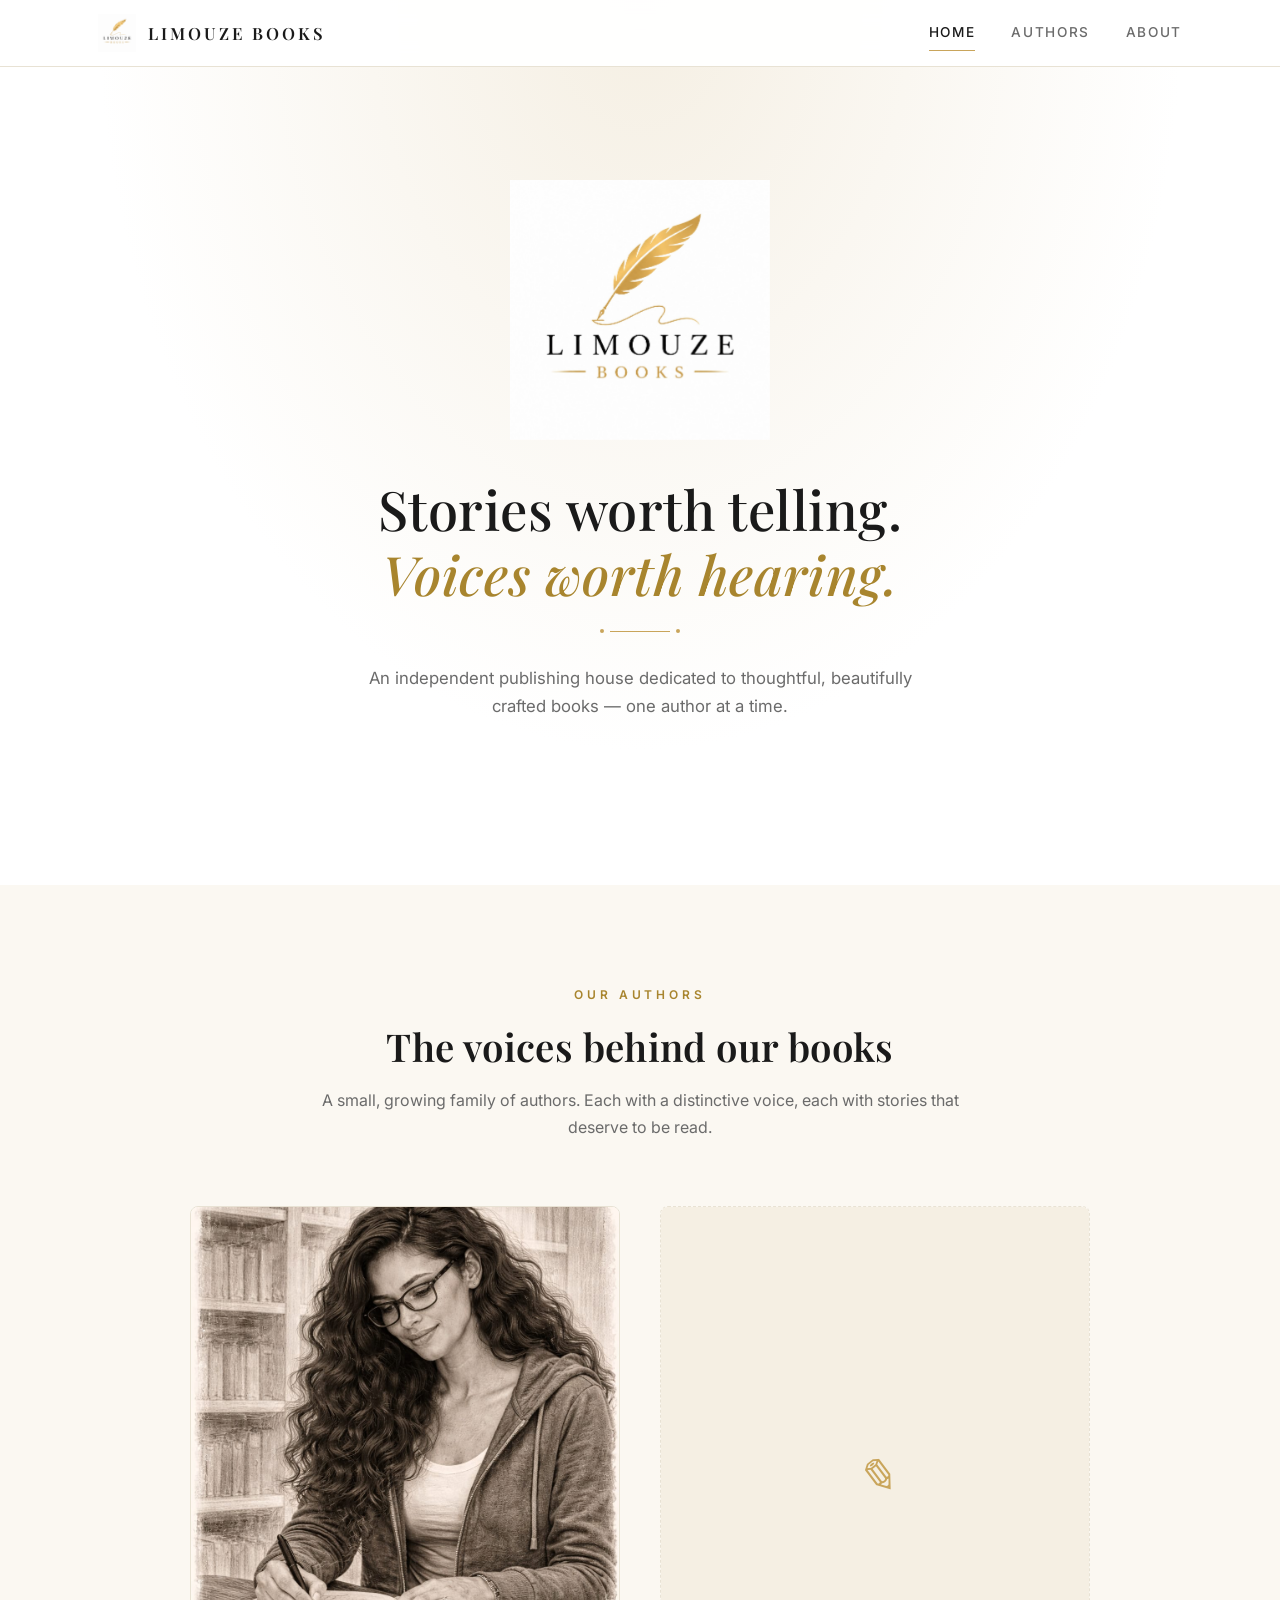
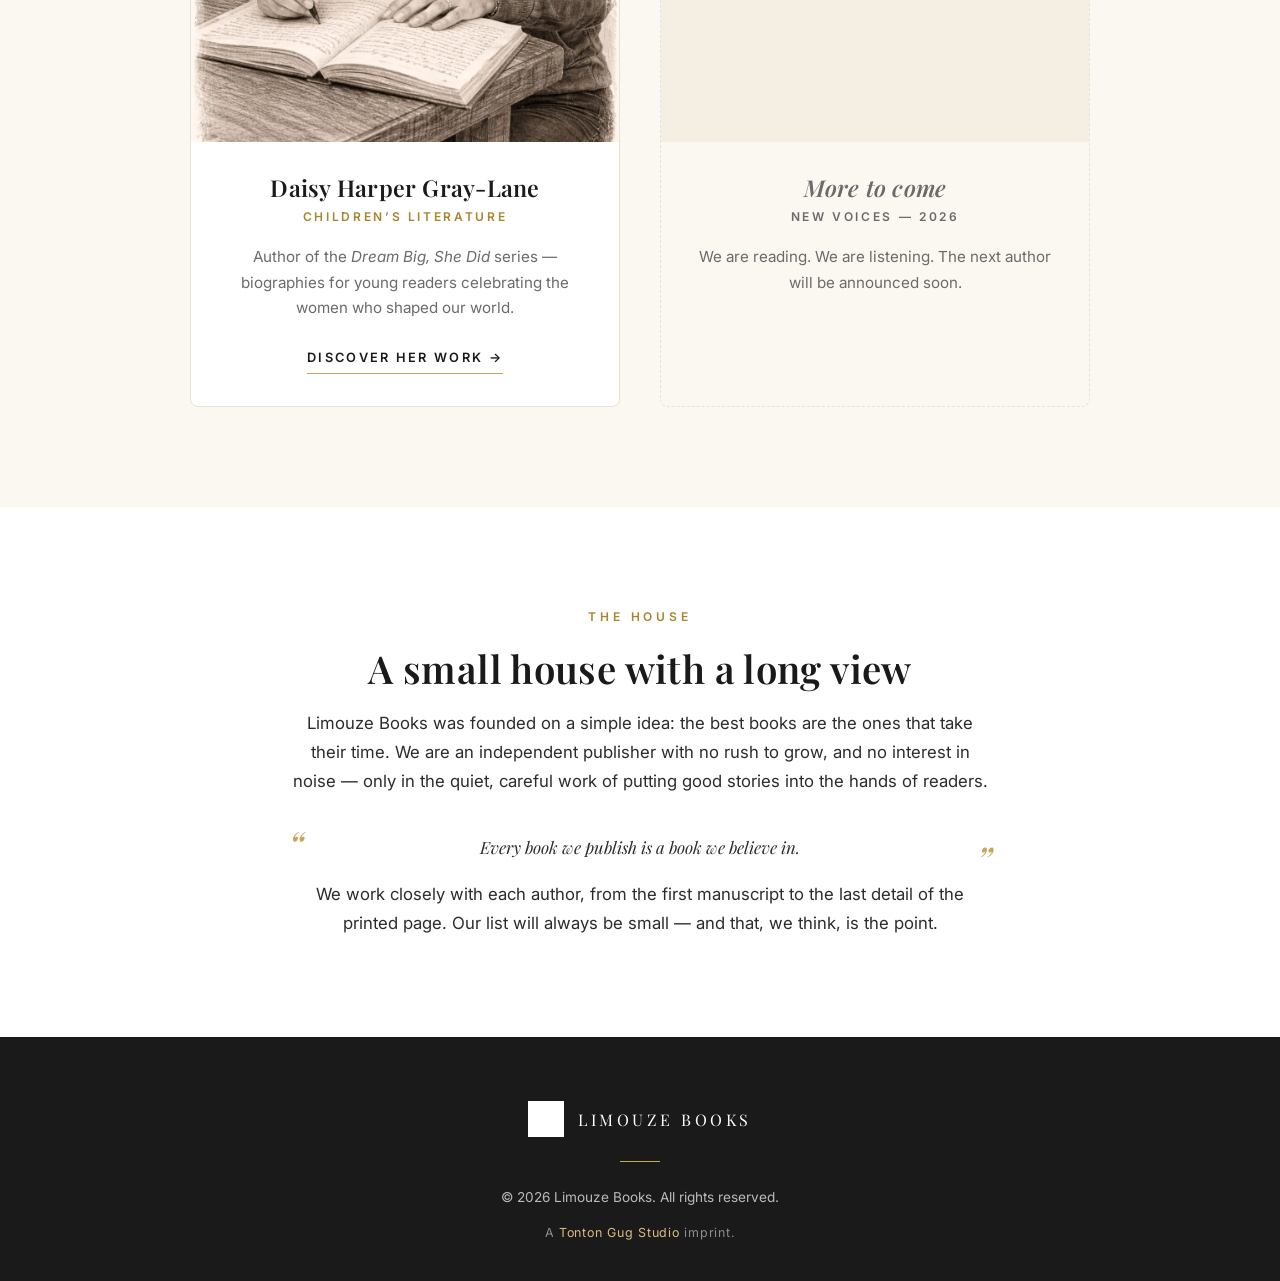
==== index.html @ 1fb587f5 "Initial commit: Limouze Books umbrella site" ====
<!DOCTYPE html>
<html lang="en">
<head>
  <meta charset="UTF-8">
  <meta name="viewport" content="width=device-width, initial-scale=1.0">
  <title>Limouze Books | Stories Worth Telling</title>
  <meta name="description" content="Limouze Books is an independent publisher of beautifully crafted books. Discover our authors and their work.">
  <link rel="icon" href="assets/logo.jpeg" type="image/jpeg">
  <link rel="preconnect" href="https://fonts.googleapis.com">
  <link rel="preconnect" href="https://fonts.gstatic.com" crossorigin>
  <link href="https://fonts.googleapis.com/css2?family=Playfair+Display:ital,wght@0,400;0,500;0,600;0,700;1,400;1,500&family=Inter:wght@400;500;600&display=swap" rel="stylesheet">
  <link rel="stylesheet" href="style.css">
</head>
<body>

  <!-- NAVBAR -->
  <nav class="navbar">
    <div class="container">
      <a href="index.html" class="nav-logo">
        <img src="assets/logo.jpeg" alt="Limouze Books">
        <span>Limouze Books</span>
      </a>
      <button class="nav-toggle" aria-label="Toggle menu">&#9776;</button>
      <div class="nav-links">
        <a href="index.html" class="active">Home</a>
        <a href="#authors">Authors</a>
        <a href="about.html">About</a>
      </div>
    </div>
  </nav>

  <!-- HERO -->
  <section class="hero">
    <div class="container">
      <img src="assets/logo.jpeg" alt="Limouze Books" class="hero-logo">
      <h1>Stories worth telling.<br><em>Voices worth hearing.</em></h1>
      <div class="divider-gold"></div>
      <p class="hero-tagline">An independent publishing house dedicated to thoughtful, beautifully crafted books &mdash; one author at a time.</p>
    </div>
  </section>

  <!-- AUTHORS -->
  <section id="authors" class="authors-section">
    <div class="container">
      <span class="section-eyebrow">Our Authors</span>
      <h2 class="section-title">The voices behind our books</h2>
      <p class="section-subtitle">A small, growing family of authors. Each with a distinctive voice, each with stories that deserve to be read.</p>

      <div class="authors-grid">

        <a href="https://daisy-harper-gray-lane.vercel.app" target="_blank" rel="noopener" class="author-card">
          <img src="assets/daisy-portrait.png" alt="Daisy Harper Gray-Lane" class="author-portrait">
          <div class="author-body">
            <h3>Daisy Harper Gray-Lane</h3>
            <span class="role">Children&rsquo;s Literature</span>
            <p>Author of the <em>Dream Big, She Did</em> series &mdash; biographies for young readers celebrating the women who shaped our world.</p>
            <span class="author-link">Discover her work &#8594;</span>
          </div>
        </a>

        <div class="author-card coming-soon" aria-hidden="true">
          <div class="author-portrait">&#x270E;</div>
          <div class="author-body">
            <h3>More to come</h3>
            <span class="role">New Voices &mdash; 2026</span>
            <p>We are reading. We are listening. The next author will be announced soon.</p>
          </div>
        </div>

      </div>
    </div>
  </section>

  <!-- ABOUT SNIPPET -->
  <section class="about-section">
    <div class="container">
      <span class="section-eyebrow">The House</span>
      <h2 class="section-title">A small house with a long view</h2>
      <p>Limouze Books was founded on a simple idea: the best books are the ones that take their time. We are an independent publisher with no rush to grow, and no interest in noise &mdash; only in the quiet, careful work of putting good stories into the hands of readers.</p>
      <p class="quote">Every book we publish is a book we believe in.</p>
      <p>We work closely with each author, from the first manuscript to the last detail of the printed page. Our list will always be small &mdash; and that, we think, is the point.</p>
    </div>
  </section>

  <!-- FOOTER -->
  <footer class="footer">
    <div class="container">
      <div class="footer-logo">
        <img src="assets/logo.jpeg" alt="Limouze Books">
        <span>Limouze Books</span>
      </div>
      <div class="footer-divider"></div>
      <p>&copy; 2026 Limouze Books. All rights reserved.</p>
      <p class="tgs-credit">A <a href="https://tonton-gug-studio.vercel.app" target="_blank" rel="noopener">Tonton Gug Studio</a> imprint.</p>
    </div>
  </footer>

  <script>
    // Mobile nav toggle
    document.querySelector('.nav-toggle').addEventListener('click', () => {
      document.querySelector('.nav-links').classList.toggle('open');
    });

    // Smooth-close mobile menu when a link is clicked
    document.querySelectorAll('.nav-links a').forEach(a => {
      a.addEventListener('click', () => {
        document.querySelector('.nav-links').classList.remove('open');
      });
    });
  </script>
</body>
</html>
---- style.css ----
/* ===== RESET & BASE ===== */
*, *::before, *::after { box-sizing: border-box; margin: 0; padding: 0; }

:root {
  --gold:        #C9A55B;
  --gold-soft:   #D9BC7E;
  --gold-deep:   #A8852E;
  --ivory:       #FBF8F2;
  --cream:       #F5EFE3;
  --ink:         #1A1A1A;
  --charcoal:    #2C2C2C;
  --muted:       #6B6B6B;
  --line:        #E8E2D4;
  --white:       #FFFFFF;
  --radius:      4px;
  --radius-lg:   8px;
  --transition:  0.3s ease;
  --shadow:      0 8px 30px rgba(26,26,26,0.06);
  --shadow-hover:0 16px 40px rgba(26,26,26,0.10);
}

html { scroll-behavior: smooth; }

body {
  font-family: 'Inter', -apple-system, BlinkMacSystemFont, sans-serif;
  color: var(--charcoal);
  background: var(--white);
  line-height: 1.7;
  font-size: 16px;
  overflow-x: hidden;
  -webkit-font-smoothing: antialiased;
}

img { max-width: 100%; display: block; }
a { text-decoration: none; color: inherit; }
ul { list-style: none; }

h1, h2, h3, h4 {
  font-family: 'Playfair Display', Georgia, serif;
  font-weight: 600;
  color: var(--ink);
  line-height: 1.2;
  letter-spacing: 0.01em;
}

.container {
  max-width: 1140px;
  margin: 0 auto;
  padding: 0 28px;
}

/* ===== NAVBAR ===== */
.navbar {
  position: fixed;
  top: 0; left: 0; right: 0;
  z-index: 100;
  background: rgba(255, 255, 255, 0.94);
  backdrop-filter: blur(12px);
  border-bottom: 1px solid var(--line);
  padding: 14px 0;
}

.navbar .container {
  display: flex;
  align-items: center;
  justify-content: space-between;
}

.nav-logo {
  display: flex;
  align-items: center;
  gap: 12px;
  font-family: 'Playfair Display', serif;
  font-weight: 600;
  font-size: 1.05rem;
  letter-spacing: 0.18em;
  text-transform: uppercase;
  color: var(--ink);
}

.nav-logo img {
  width: 38px;
  height: 38px;
  object-fit: contain;
}

.nav-links {
  display: flex;
  gap: 36px;
  align-items: center;
}

.nav-links a {
  font-size: 0.85rem;
  font-weight: 500;
  letter-spacing: 0.12em;
  text-transform: uppercase;
  color: var(--muted);
  position: relative;
  transition: color var(--transition);
}

.nav-links a:hover, .nav-links a.active { color: var(--ink); }

.nav-links a::after {
  content: '';
  position: absolute;
  bottom: -6px; left: 0;
  width: 0; height: 1px;
  background: var(--gold);
  transition: width var(--transition);
}

.nav-links a:hover::after, .nav-links a.active::after { width: 100%; }

.nav-toggle {
  display: none;
  background: none; border: none;
  font-size: 1.4rem;
  cursor: pointer;
  color: var(--ink);
}

/* ===== HERO ===== */
.hero {
  padding: 180px 0 120px;
  text-align: center;
  background:
    radial-gradient(ellipse at top, var(--cream) 0%, transparent 60%),
    var(--white);
  position: relative;
}

.hero-logo {
  width: 260px;
  margin: 0 auto 36px;
  opacity: 0;
  animation: fadeUp 1s ease 0.1s forwards;
}

.hero h1 {
  font-size: clamp(2rem, 5vw, 3.4rem);
  margin-bottom: 24px;
  font-weight: 500;
  opacity: 0;
  animation: fadeUp 1s ease 0.3s forwards;
}

.hero h1 em {
  font-style: italic;
  color: var(--gold-deep);
  font-weight: 500;
}

.hero-tagline {
  font-size: 1.05rem;
  color: var(--muted);
  max-width: 580px;
  margin: 0 auto 44px;
  opacity: 0;
  animation: fadeUp 1s ease 0.5s forwards;
}

.divider-gold {
  width: 60px;
  height: 1px;
  background: var(--gold);
  margin: 0 auto 32px;
  position: relative;
}

.divider-gold::before, .divider-gold::after {
  content: '';
  position: absolute;
  top: 50%;
  width: 4px; height: 4px;
  border-radius: 50%;
  background: var(--gold);
  transform: translateY(-50%);
}
.divider-gold::before { left: -10px; }
.divider-gold::after  { right: -10px; }

@keyframes fadeUp {
  to { opacity: 1; transform: translateY(0); }
  from { opacity: 0; transform: translateY(20px); }
}

/* ===== SECTIONS ===== */
section { padding: 100px 0; }

.section-eyebrow {
  display: block;
  text-align: center;
  font-size: 0.75rem;
  font-weight: 600;
  letter-spacing: 0.32em;
  text-transform: uppercase;
  color: var(--gold-deep);
  margin-bottom: 18px;
}

.section-title {
  font-size: clamp(1.7rem, 3.5vw, 2.4rem);
  text-align: center;
  margin-bottom: 18px;
}

.section-subtitle {
  text-align: center;
  color: var(--muted);
  max-width: 640px;
  margin: 0 auto 64px;
  font-size: 1rem;
}

/* ===== AUTHORS ===== */
.authors-section { background: var(--ivory); }

.authors-grid {
  display: grid;
  grid-template-columns: repeat(auto-fit, minmax(320px, 1fr));
  gap: 40px;
  max-width: 900px;
  margin: 0 auto;
}

.author-card {
  background: var(--white);
  border: 1px solid var(--line);
  border-radius: var(--radius-lg);
  overflow: hidden;
  transition: transform var(--transition), box-shadow var(--transition), border-color var(--transition);
  display: flex;
  flex-direction: column;
}

.author-card:hover {
  transform: translateY(-6px);
  box-shadow: var(--shadow-hover);
  border-color: var(--gold-soft);
}

.author-portrait {
  width: 100%;
  aspect-ratio: 4/5;
  object-fit: cover;
  background: var(--cream);
}

.author-body {
  padding: 32px 28px;
  text-align: center;
}

.author-card h3 {
  font-size: 1.45rem;
  margin-bottom: 6px;
}

.author-card .role {
  display: block;
  font-size: 0.75rem;
  font-weight: 600;
  letter-spacing: 0.22em;
  text-transform: uppercase;
  color: var(--gold-deep);
  margin-bottom: 16px;
}

.author-card p {
  color: var(--muted);
  font-size: 0.95rem;
  margin-bottom: 22px;
}

.author-card .author-link {
  display: inline-flex;
  align-items: center;
  gap: 8px;
  font-size: 0.8rem;
  font-weight: 600;
  letter-spacing: 0.18em;
  text-transform: uppercase;
  color: var(--ink);
  border-bottom: 1px solid var(--gold);
  padding-bottom: 4px;
  transition: color var(--transition), border-color var(--transition);
}

.author-card .author-link:hover {
  color: var(--gold-deep);
  border-color: var(--gold-deep);
}

.author-card.coming-soon {
  background: transparent;
  border-style: dashed;
  border-color: var(--line);
}

.author-card.coming-soon .author-portrait {
  background: var(--cream);
  display: flex;
  align-items: center;
  justify-content: center;
  font-family: 'Playfair Display', serif;
  font-size: 3rem;
  color: var(--gold);
  font-style: italic;
}

.author-card.coming-soon .role { color: var(--muted); }
.author-card.coming-soon h3 { color: var(--muted); font-style: italic; }

/* ===== ABOUT ===== */
.about-section {
  text-align: center;
}

.about-section .container {
  max-width: 760px;
}

.about-section p {
  font-size: 1.05rem;
  color: var(--charcoal);
  margin-bottom: 20px;
}

.about-section p:last-of-type { margin-bottom: 0; }

.quote {
  font-family: 'Playfair Display', serif;
  font-style: italic;
  font-size: 1.4rem;
  color: var(--ink);
  margin: 40px 0;
  position: relative;
  padding: 0 30px;
  line-height: 1.5;
}

.quote::before, .quote::after {
  font-family: 'Playfair Display', serif;
  color: var(--gold);
  font-size: 2.5rem;
  position: absolute;
  line-height: 1;
}
.quote::before { content: '\201C'; left: 0; top: -10px; }
.quote::after  { content: '\201D'; right: 0; bottom: -20px; }

/* ===== FOOTER ===== */
.footer {
  background: var(--ink);
  color: rgba(255, 255, 255, 0.7);
  padding: 64px 0 32px;
  text-align: center;
}

.footer-logo {
  display: inline-flex;
  align-items: center;
  gap: 14px;
  margin-bottom: 24px;
  filter: brightness(0) invert(1);
}

.footer-logo img {
  width: 36px;
  height: 36px;
  object-fit: contain;
}

.footer-logo span {
  font-family: 'Playfair Display', serif;
  font-size: 1rem;
  letter-spacing: 0.22em;
  text-transform: uppercase;
  color: var(--white);
}

.footer .footer-divider {
  width: 40px;
  height: 1px;
  background: var(--gold);
  margin: 0 auto 24px;
}

.footer p {
  font-size: 0.85rem;
  margin-bottom: 6px;
}

.footer a {
  color: var(--gold-soft);
  transition: color var(--transition);
}
.footer a:hover { color: var(--gold); }

.footer .tgs-credit {
  margin-top: 12px;
  font-size: 0.78rem;
  letter-spacing: 0.06em;
  color: rgba(255,255,255,0.5);
}

/* ===== RESPONSIVE ===== */
@media (max-width: 768px) {
  .nav-toggle { display: block; }

  .nav-links {
    position: absolute;
    top: 100%; left: 0; right: 0;
    background: var(--white);
    border-bottom: 1px solid var(--line);
    flex-direction: column;
    gap: 0;
    padding: 0;
    max-height: 0;
    overflow: hidden;
    transition: max-height var(--transition);
  }

  .nav-links.open { max-height: 300px; }

  .nav-links a {
    width: 100%;
    text-align: center;
    padding: 18px 0;
    border-bottom: 1px solid var(--line);
  }
  .nav-links a::after { display: none; }

  .hero { padding: 140px 0 80px; }
  .hero-logo { width: 200px; }

  section { padding: 70px 0; }

  .authors-grid { grid-template-columns: 1fr; gap: 28px; }
}
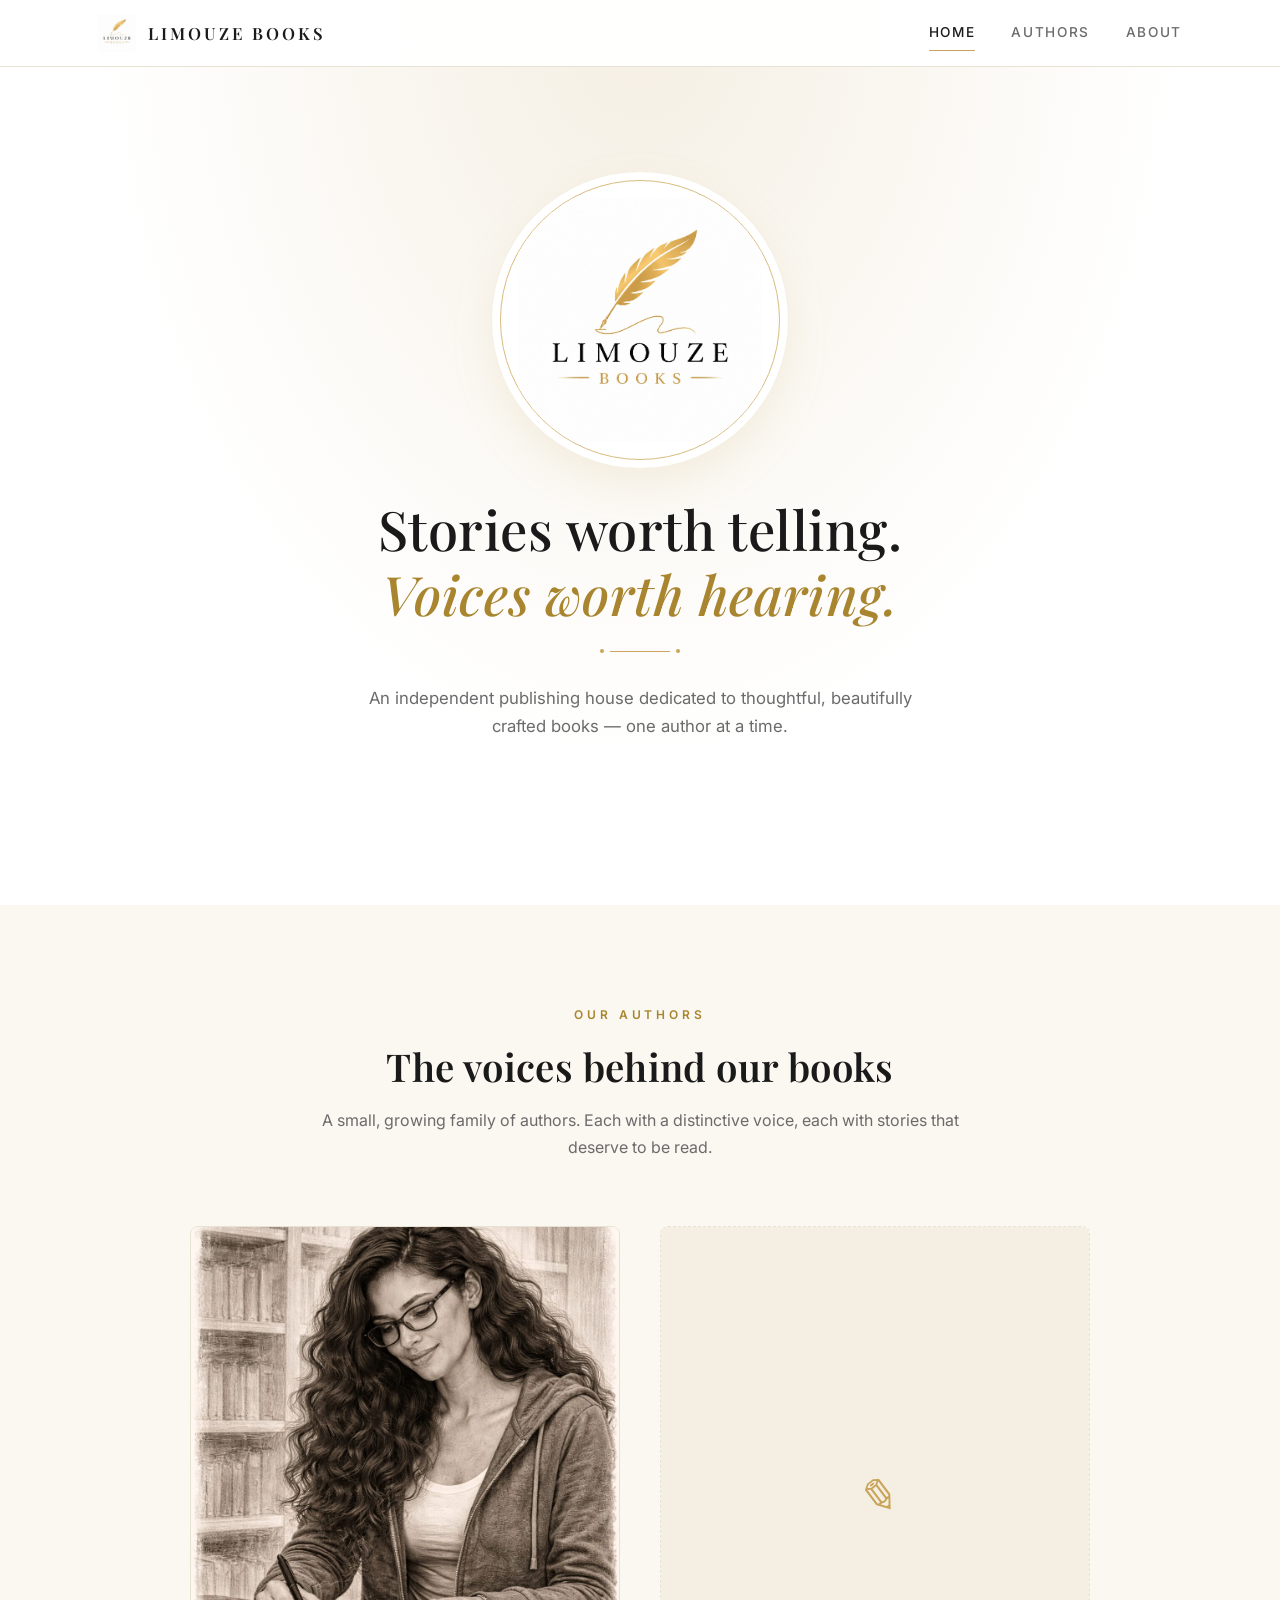
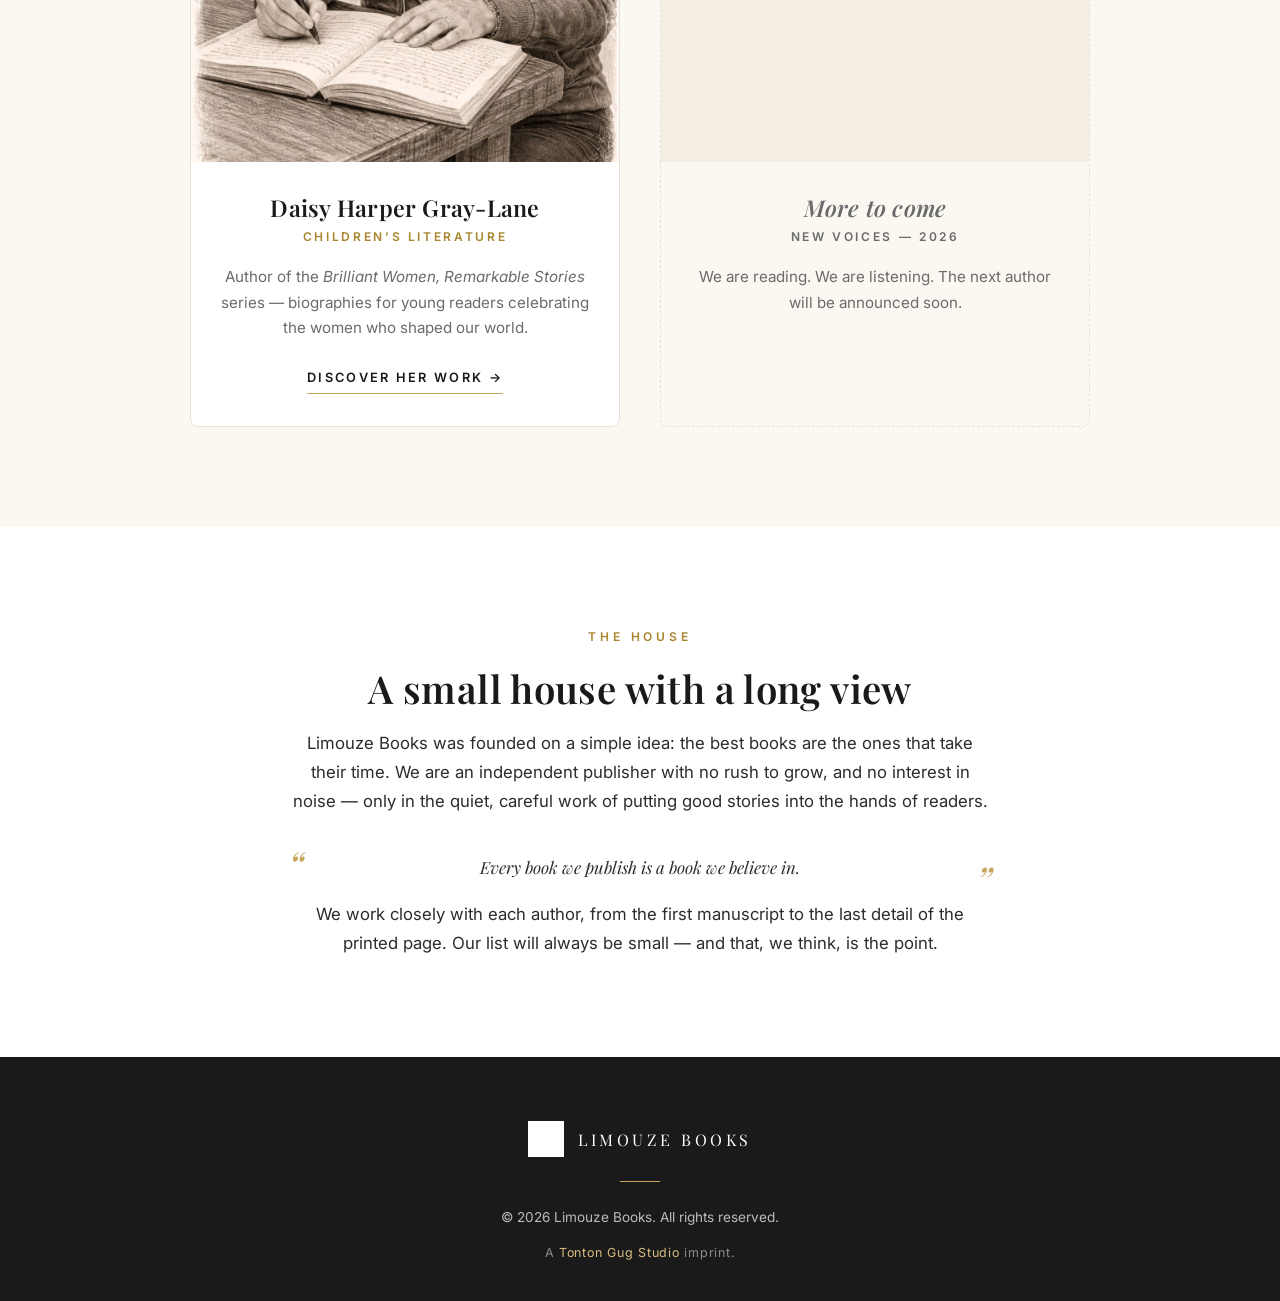
==== commit 3a1023a8: "Update Daisy series name and circular logo framing on home - Series renamed to 'Brilliant Women, Rem" ====
--- a/index.html
+++ b/index.html
@@ -32,7 +32,9 @@
   <!-- HERO -->
   <section class="hero">
     <div class="container">
-      <img src="assets/logo.jpeg" alt="Limouze Books" class="hero-logo">
+      <div class="hero-logo-frame">
+        <img src="assets/logo.jpeg" alt="Limouze Books" class="hero-logo">
+      </div>
       <h1>Stories worth telling.<br><em>Voices worth hearing.</em></h1>
       <div class="divider-gold"></div>
       <p class="hero-tagline">An independent publishing house dedicated to thoughtful, beautifully crafted books &mdash; one author at a time.</p>
@@ -53,7 +55,7 @@
           <div class="author-body">
             <h3>Daisy Harper Gray-Lane</h3>
             <span class="role">Children&rsquo;s Literature</span>
-            <p>Author of the <em>Dream Big, She Did</em> series &mdash; biographies for young readers celebrating the women who shaped our world.</p>
+            <p>Author of the <em>Brilliant Women, Remarkable Stories</em> series &mdash; biographies for young readers celebrating the women who shaped our world.</p>
             <span class="author-link">Discover her work &#8594;</span>
           </div>
         </a>
--- a/style.css
+++ b/style.css
@@ -131,11 +131,26 @@
   position: relative;
 }
 
-.hero-logo {
-  width: 260px;
+.hero-logo-frame {
+  width: 280px;
+  height: 280px;
   margin: 0 auto 36px;
+  border-radius: 50%;
+  background: var(--white);
+  border: 1px solid var(--gold-soft);
+  box-shadow: 0 0 0 8px var(--white), 0 0 0 9px var(--cream), 0 18px 50px rgba(201, 165, 91, 0.18);
+  display: flex;
+  align-items: center;
+  justify-content: center;
+  overflow: hidden;
   opacity: 0;
   animation: fadeUp 1s ease 0.1s forwards;
+}
+
+.hero-logo {
+  width: 88%;
+  height: 88%;
+  object-fit: contain;
 }
 
 .hero h1 {
@@ -434,7 +449,7 @@
   .nav-links a::after { display: none; }
 
   .hero { padding: 140px 0 80px; }
-  .hero-logo { width: 200px; }
+  .hero-logo-frame { width: 220px; height: 220px; }
 
   section { padding: 70px 0; }
 
